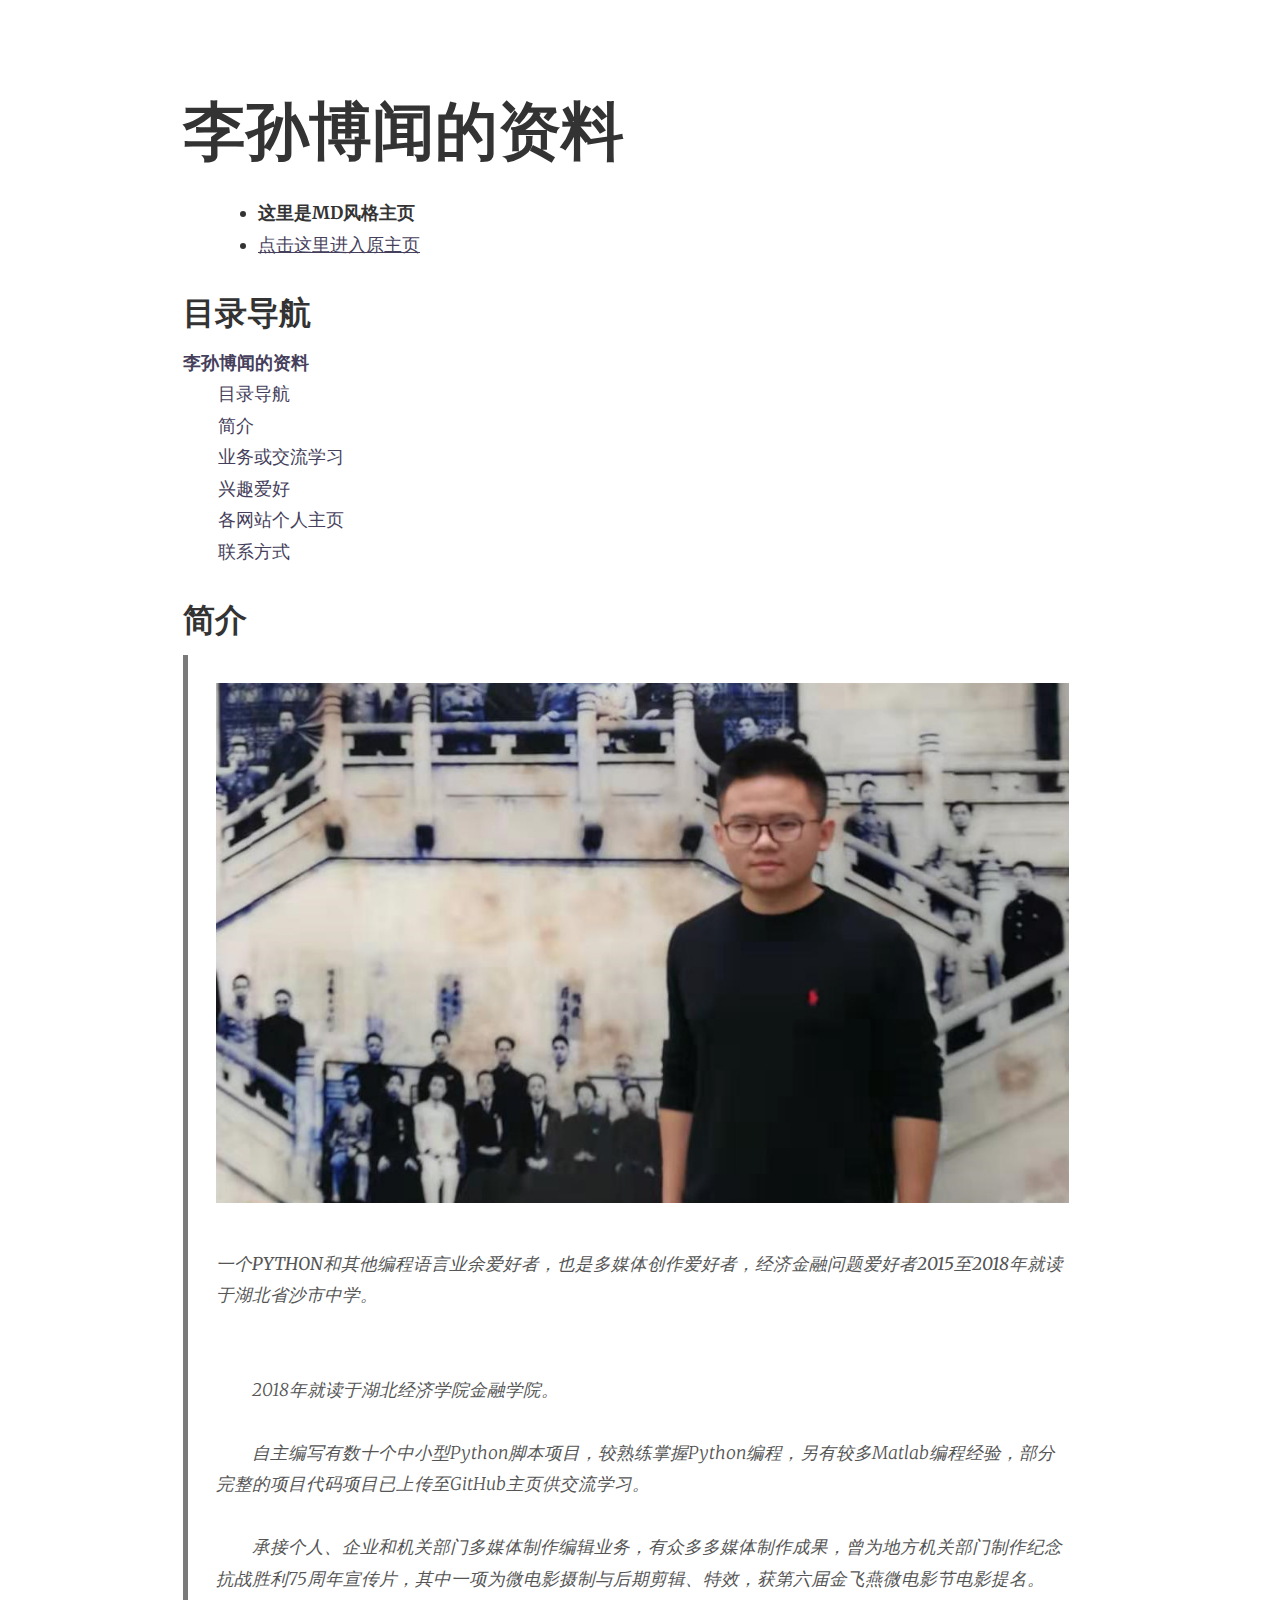
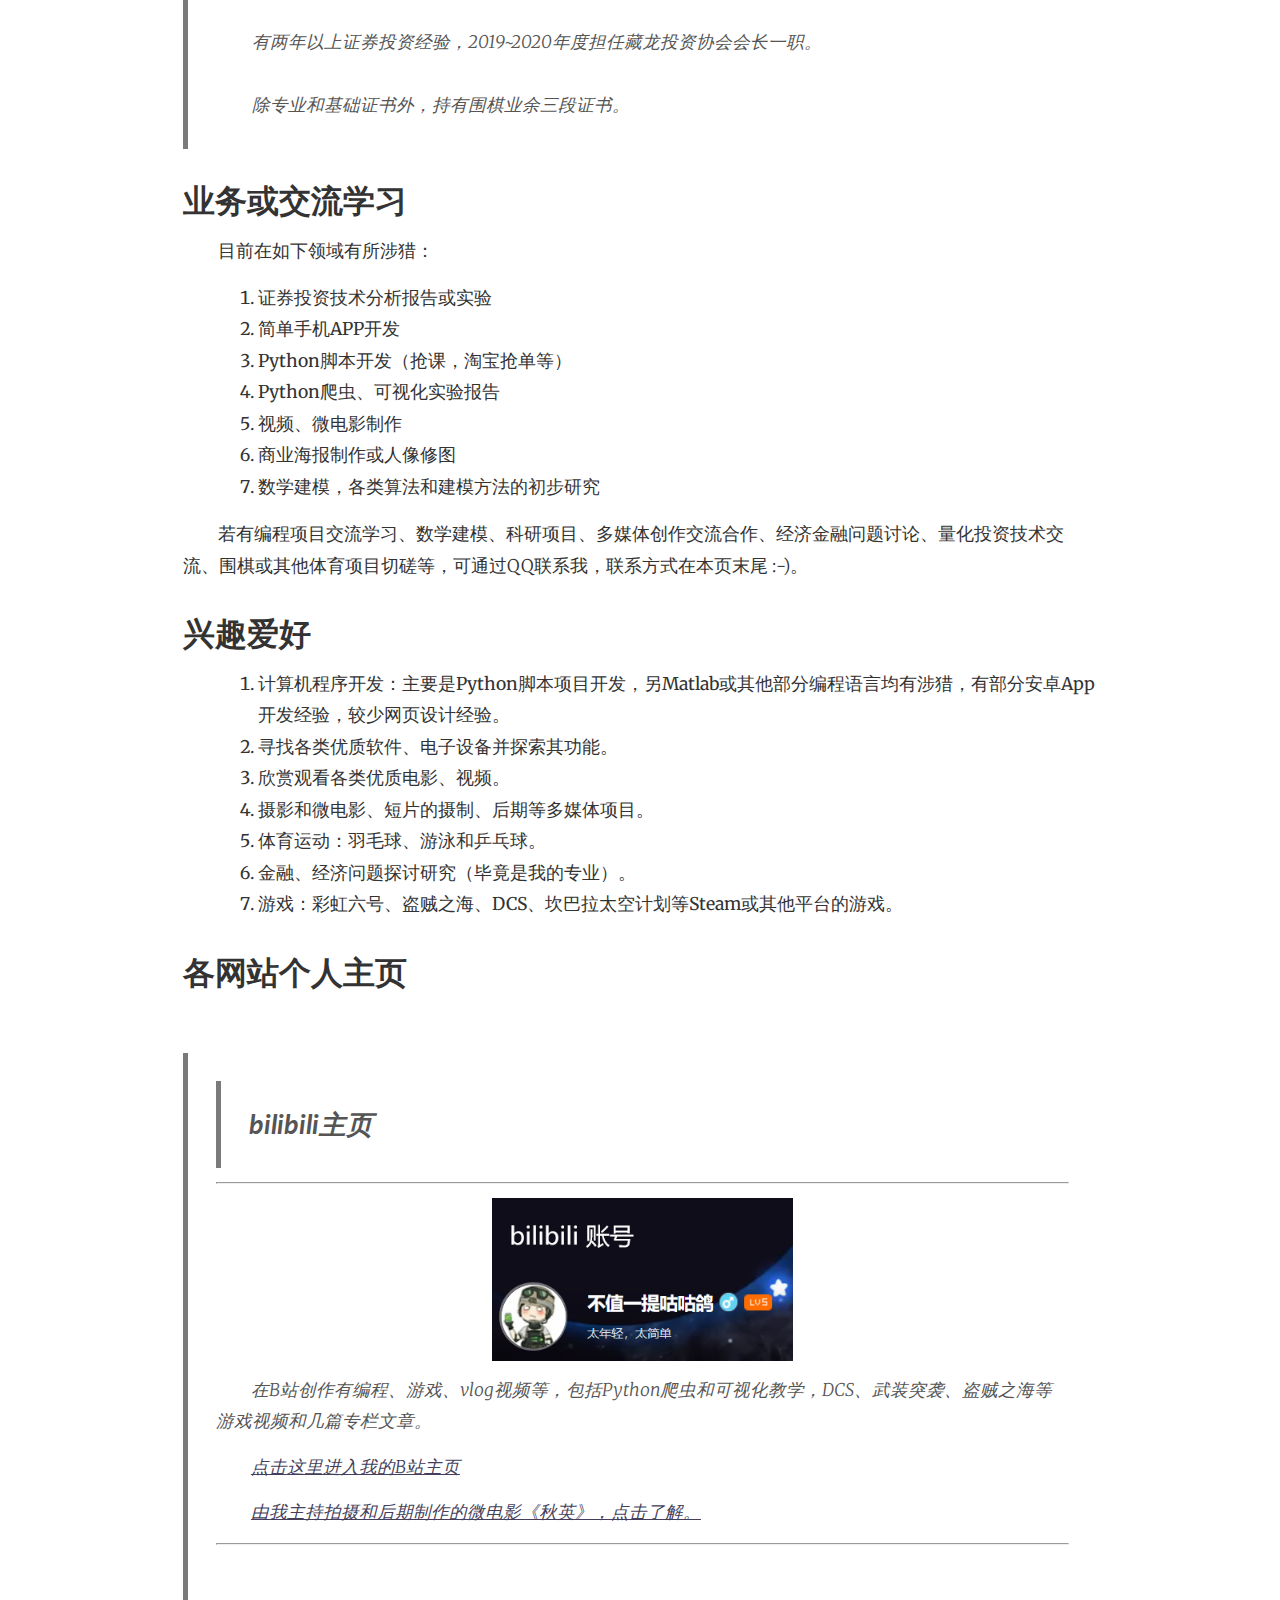
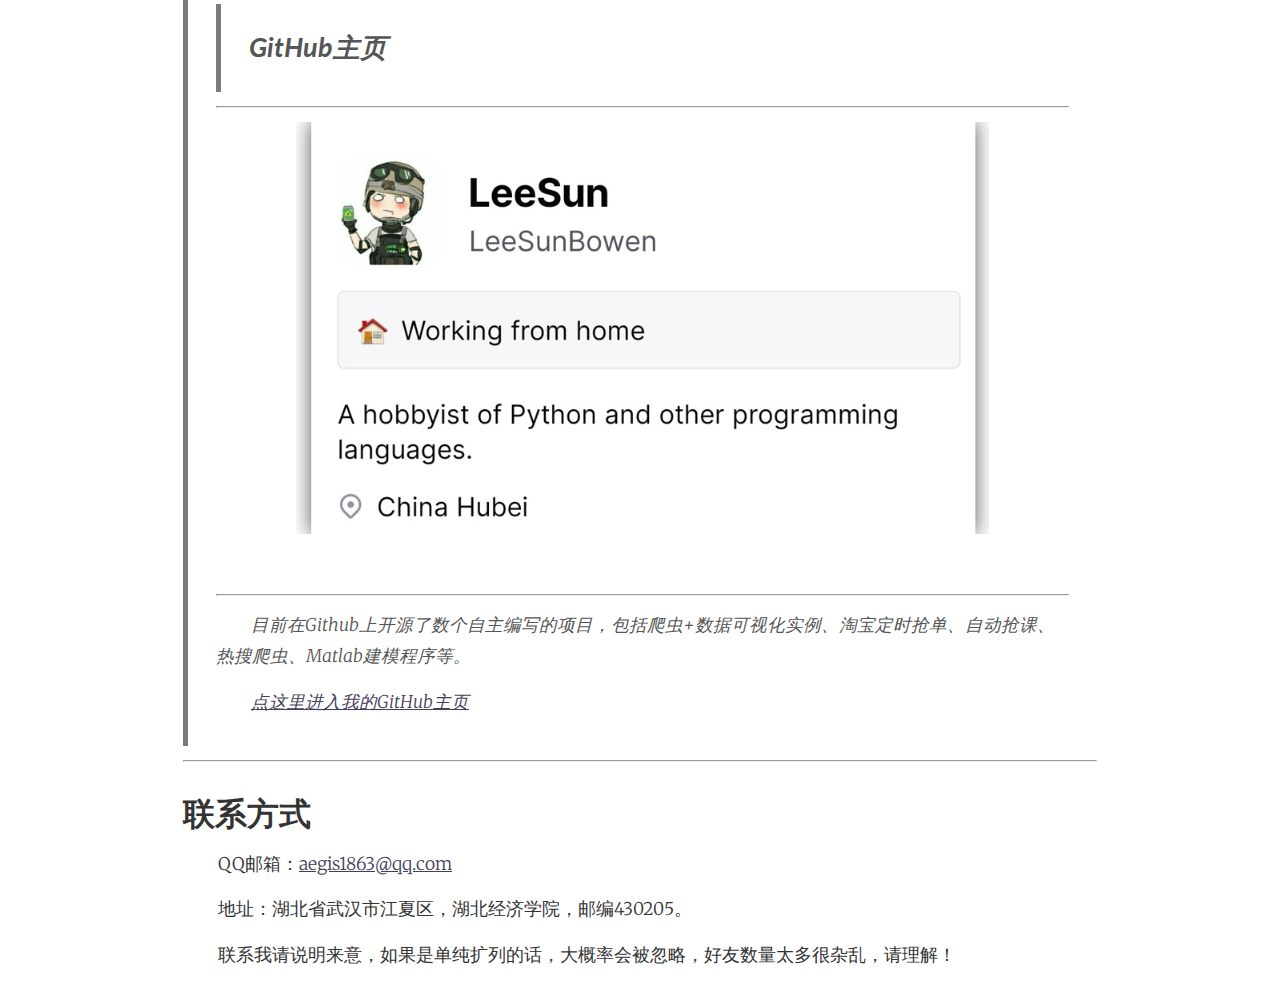
==== md_style_index.html @ 112930e2 "完善" ====
<!doctype html>
<html>
<head>
<meta charset='UTF-8'><meta name='viewport' content='width=device-width initial-scale=1'>
<title>个人主页MD版</title><link href='https://fonts.loli.net/css?family=Merriweather:900,900italic,300,300italic&subset=latin-ext' rel='stylesheet' type='text/css' /><link href='https://fonts.loli.net/css?family=Lato:900,300&subset=latin-ext' rel='stylesheet' type='text/css' /><style type='text/css'>html {overflow-x: initial !important;}:root { --bg-color:#ffffff; --text-color:#333333; --select-text-bg-color:#B5D6FC; --select-text-font-color:auto; --monospace:"Lucida Console",Consolas,"Courier",monospace; }
html { font-size: 14px; background-color: var(--bg-color); color: var(--text-color); font-family: "Helvetica Neue", Helvetica, Arial, sans-serif; -webkit-font-smoothing: antialiased; }
body { margin: 0px; padding: 0px; height: auto; bottom: 0px; top: 0px; left: 0px; right: 0px; font-size: 1rem; line-height: 1.42857; overflow-x: hidden; background: inherit; tab-size: 4; }
iframe { margin: auto; }
a.url { word-break: break-all; }
a:active, a:hover { outline: 0px; }
.in-text-selection, ::selection { text-shadow: none; background: var(--select-text-bg-color); color: var(--select-text-font-color); }
#write { margin: 0px auto; height: auto; width: inherit; word-break: normal; overflow-wrap: break-word; position: relative; white-space: normal; overflow-x: visible; padding-top: 40px; }
#write.first-line-indent p { text-indent: 2em; }
#write.first-line-indent li p, #write.first-line-indent p * { text-indent: 0px; }
#write.first-line-indent li { margin-left: 2em; }
.for-image #write { padding-left: 8px; padding-right: 8px; }
body.typora-export { padding-left: 30px; padding-right: 30px; }
.typora-export .footnote-line, .typora-export li, .typora-export p { white-space: pre-wrap; }
@media screen and (max-width: 500px) {
  body.typora-export { padding-left: 0px; padding-right: 0px; }
  #write { padding-left: 20px; padding-right: 20px; }
  .CodeMirror-sizer { margin-left: 0px !important; }
  .CodeMirror-gutters { display: none !important; }
}
#write li > figure:last-child { margin-bottom: 0.5rem; }
#write ol, #write ul { position: relative; }
img { max-width: 100%; vertical-align: middle; image-orientation: from-image; }
button, input, select, textarea { color: inherit; font: inherit; }
input[type="checkbox"], input[type="radio"] { line-height: normal; padding: 0px; }
*, ::after, ::before { box-sizing: border-box; }
#write h1, #write h2, #write h3, #write h4, #write h5, #write h6, #write p, #write pre { width: inherit; }
#write h1, #write h2, #write h3, #write h4, #write h5, #write h6, #write p { position: relative; }
p { line-height: inherit; }
h1, h2, h3, h4, h5, h6 { break-after: avoid-page; break-inside: avoid; orphans: 4; }
p { orphans: 4; }
h1 { font-size: 2rem; }
h2 { font-size: 1.8rem; }
h3 { font-size: 1.6rem; }
h4 { font-size: 1.4rem; }
h5 { font-size: 1.2rem; }
h6 { font-size: 1rem; }
.md-math-block, .md-rawblock, h1, h2, h3, h4, h5, h6, p { margin-top: 1rem; margin-bottom: 1rem; }
.hidden { display: none; }
.md-blockmeta { color: rgb(204, 204, 204); font-weight: 700; font-style: italic; }
a { cursor: pointer; }
sup.md-footnote { padding: 2px 4px; background-color: rgba(238, 238, 238, 0.7); color: rgb(85, 85, 85); border-radius: 4px; cursor: pointer; }
sup.md-footnote a, sup.md-footnote a:hover { color: inherit; text-transform: inherit; text-decoration: inherit; }
#write input[type="checkbox"] { cursor: pointer; width: inherit; height: inherit; }
figure { overflow-x: auto; margin: 1.2em 0px; max-width: calc(100% + 16px); padding: 0px; }
figure > table { margin: 0px; }
tr { break-inside: avoid; break-after: auto; }
thead { display: table-header-group; }
table { border-collapse: collapse; border-spacing: 0px; width: 100%; overflow: auto; break-inside: auto; text-align: left; }
table.md-table td { min-width: 32px; }
.CodeMirror-gutters { border-right: 0px; background-color: inherit; }
.CodeMirror-linenumber { user-select: none; }
.CodeMirror { text-align: left; }
.CodeMirror-placeholder { opacity: 0.3; }
.CodeMirror pre { padding: 0px 4px; }
.CodeMirror-lines { padding: 0px; }
div.hr:focus { cursor: none; }
#write pre { white-space: pre-wrap; }
#write.fences-no-line-wrapping pre { white-space: pre; }
#write pre.ty-contain-cm { white-space: normal; }
.CodeMirror-gutters { margin-right: 4px; }
.md-fences { font-size: 0.9rem; display: block; break-inside: avoid; text-align: left; overflow: visible; white-space: pre; background: inherit; position: relative !important; }
.md-diagram-panel { width: 100%; margin-top: 10px; text-align: center; padding-top: 0px; padding-bottom: 8px; overflow-x: auto; }
#write .md-fences.mock-cm { white-space: pre-wrap; }
.md-fences.md-fences-with-lineno { padding-left: 0px; }
#write.fences-no-line-wrapping .md-fences.mock-cm { white-space: pre; overflow-x: auto; }
.md-fences.mock-cm.md-fences-with-lineno { padding-left: 8px; }
.CodeMirror-line, twitterwidget { break-inside: avoid; }
.footnotes { opacity: 0.8; font-size: 0.9rem; margin-top: 1em; margin-bottom: 1em; }
.footnotes + .footnotes { margin-top: 0px; }
.md-reset { margin: 0px; padding: 0px; border: 0px; outline: 0px; vertical-align: top; background: 0px 0px; text-decoration: none; text-shadow: none; float: none; position: static; width: auto; height: auto; white-space: nowrap; cursor: inherit; -webkit-tap-highlight-color: transparent; line-height: normal; font-weight: 400; text-align: left; box-sizing: content-box; direction: ltr; }
li div { padding-top: 0px; }
blockquote { margin: 1rem 0px; }
li .mathjax-block, li p { margin: 0.5rem 0px; }
li { margin: 0px; position: relative; }
blockquote > :last-child { margin-bottom: 0px; }
blockquote > :first-child, li > :first-child { margin-top: 0px; }
.footnotes-area { color: rgb(136, 136, 136); margin-top: 0.714rem; padding-bottom: 0.143rem; white-space: normal; }
#write .footnote-line { white-space: pre-wrap; }
@media print {
  body, html { border: 1px solid transparent; height: 99%; break-after: avoid; break-before: avoid; font-variant-ligatures: no-common-ligatures; }
  #write { margin-top: 0px; padding-top: 0px; border-color: transparent !important; }
  .typora-export * { -webkit-print-color-adjust: exact; }
  html.blink-to-pdf { font-size: 13px; }
  .typora-export #write { padding-left: 32px; padding-right: 32px; padding-bottom: 0px; break-after: avoid; }
  .typora-export #write::after { height: 0px; }
  .is-mac table { break-inside: avoid; }
}
.footnote-line { margin-top: 0.714em; font-size: 0.7em; }
a img, img a { cursor: pointer; }
pre.md-meta-block { font-size: 0.8rem; min-height: 0.8rem; white-space: pre-wrap; background: rgb(204, 204, 204); display: block; overflow-x: hidden; }
p > .md-image:only-child:not(.md-img-error) img, p > img:only-child { display: block; margin: auto; }
#write.first-line-indent p > .md-image:only-child:not(.md-img-error) img { left: -2em; position: relative; }
p > .md-image:only-child { display: inline-block; width: 100%; }
#write .MathJax_Display { margin: 0.8em 0px 0px; }
.md-math-block { width: 100%; }
.md-math-block:not(:empty)::after { display: none; }
[contenteditable="true"]:active, [contenteditable="true"]:focus, [contenteditable="false"]:active, [contenteditable="false"]:focus { outline: 0px; box-shadow: none; }
.md-task-list-item { position: relative; list-style-type: none; }
.task-list-item.md-task-list-item { padding-left: 0px; }
.md-task-list-item > input { position: absolute; top: 0px; left: 0px; margin-left: -1.2em; margin-top: calc(1em - 10px); border: none; }
.math { font-size: 1rem; }
.md-toc { min-height: 3.58rem; position: relative; font-size: 0.9rem; border-radius: 10px; }
.md-toc-content { position: relative; margin-left: 0px; }
.md-toc-content::after, .md-toc::after { display: none; }
.md-toc-item { display: block; color: rgb(65, 131, 196); }
.md-toc-item a { text-decoration: none; }
.md-toc-inner:hover { text-decoration: underline; }
.md-toc-inner { display: inline-block; cursor: pointer; }
.md-toc-h1 .md-toc-inner { margin-left: 0px; font-weight: 700; }
.md-toc-h2 .md-toc-inner { margin-left: 2em; }
.md-toc-h3 .md-toc-inner { margin-left: 4em; }
.md-toc-h4 .md-toc-inner { margin-left: 6em; }
.md-toc-h5 .md-toc-inner { margin-left: 8em; }
.md-toc-h6 .md-toc-inner { margin-left: 10em; }
@media screen and (max-width: 48em) {
  .md-toc-h3 .md-toc-inner { margin-left: 3.5em; }
  .md-toc-h4 .md-toc-inner { margin-left: 5em; }
  .md-toc-h5 .md-toc-inner { margin-left: 6.5em; }
  .md-toc-h6 .md-toc-inner { margin-left: 8em; }
}
a.md-toc-inner { font-size: inherit; font-style: inherit; font-weight: inherit; line-height: inherit; }
.footnote-line a:not(.reversefootnote) { color: inherit; }
.md-attr { display: none; }
.md-fn-count::after { content: "."; }
code, pre, samp, tt { font-family: var(--monospace); }
kbd { margin: 0px 0.1em; padding: 0.1em 0.6em; font-size: 0.8em; color: rgb(36, 39, 41); background: rgb(255, 255, 255); border: 1px solid rgb(173, 179, 185); border-radius: 3px; box-shadow: rgba(12, 13, 14, 0.2) 0px 1px 0px, rgb(255, 255, 255) 0px 0px 0px 2px inset; white-space: nowrap; vertical-align: middle; }
.md-comment { color: rgb(162, 127, 3); opacity: 0.8; font-family: var(--monospace); }
code { text-align: left; vertical-align: initial; }
a.md-print-anchor { white-space: pre !important; border-width: initial !important; border-style: none !important; border-color: initial !important; display: inline-block !important; position: absolute !important; width: 1px !important; right: 0px !important; outline: 0px !important; background: 0px 0px !important; text-decoration: initial !important; text-shadow: initial !important; }
.md-inline-math .MathJax_SVG .noError { display: none !important; }
.html-for-mac .inline-math-svg .MathJax_SVG { vertical-align: 0.2px; }
.md-math-block .MathJax_SVG_Display { text-align: center; margin: 0px; position: relative; text-indent: 0px; max-width: none; max-height: none; min-height: 0px; min-width: 100%; width: auto; overflow-y: hidden; display: block !important; }
.MathJax_SVG_Display, .md-inline-math .MathJax_SVG_Display { width: auto; margin: inherit; display: inline-block !important; }
.MathJax_SVG .MJX-monospace { font-family: var(--monospace); }
.MathJax_SVG .MJX-sans-serif { font-family: sans-serif; }
.MathJax_SVG { display: inline; font-style: normal; font-weight: 400; line-height: normal; zoom: 90%; text-indent: 0px; text-align: left; text-transform: none; letter-spacing: normal; word-spacing: normal; overflow-wrap: normal; white-space: nowrap; float: none; direction: ltr; max-width: none; max-height: none; min-width: 0px; min-height: 0px; border: 0px; padding: 0px; margin: 0px; }
.MathJax_SVG * { transition: none 0s ease 0s; }
.MathJax_SVG_Display svg { vertical-align: middle !important; margin-bottom: 0px !important; margin-top: 0px !important; }
.os-windows.monocolor-emoji .md-emoji { font-family: "Segoe UI Symbol", sans-serif; }
.md-diagram-panel > svg { max-width: 100%; }
[lang="flow"] svg, [lang="mermaid"] svg { max-width: 100%; height: auto; }
[lang="mermaid"] .node text { font-size: 1rem; }
table tr th { border-bottom: 0px; }
video { max-width: 100%; display: block; margin: 0px auto; }
iframe { max-width: 100%; width: 100%; border: none; }
.highlight td, .highlight tr { border: 0px; }
svg[id^="mermaidChart"] { line-height: 1em; }
mark { background: rgb(255, 255, 0); color: rgb(0, 0, 0); }
.md-html-inline .md-plain, .md-html-inline strong, mark .md-inline-math, mark strong { color: inherit; }
mark .md-meta { color: rgb(0, 0, 0); opacity: 0.3 !important; }


@include-when-export url(https://fonts.loli.net/css?family=Merriweather:900,900italic,300,300italic&subset=latin-ext);
@include-when-export url(https://fonts.loli.net/css?family=Lato:900,300&subset=latin-ext);

:root {
	--control-text-color: #777;
}

/**
 * forked from pixyll.com
 * MIT license
 */

h1,
.h1,
.f1 {
	font-size: 2rem;
	line-height: 2.5rem;
}
h2,
.h2,
.f2 {
	font-size: 1.5rem;
	line-height: 2rem;
}
h3,
.h3,
.f3 {
	font-size: 1.25rem;
	line-height: 1.5rem;
}
p,
.p,
.f4,
h4,
h5,
h6,
dl,
ol,
ul,
pre[cid],
div[cid],
#typora-source {
	font-size: 1.125rem;
	line-height: 1.5rem;
}

h4 {
	font-size: 1.13rem;
}
/*
 Pixyll
 A simple, beautiful theme for Jekyll that emphasizes content rather than aesthetic fluff.
 Best served with BASSCSS (http://jxnblk.github.io/basscss)
 Crafted with <3 by John Otander (@4lpine) - ©2015 John Otander MIT License http://opensource.org/licenses/MIT

*/

body {
	font-family: "Merriweather", "PT Serif", Georgia, "Times New Roman", "STSong", Serif;
	line-height: 1.5rem;
	font-weight: 400;
}

#write {
	max-width: 914px;
	color: #333;
}

@media only screen and (min-width: 1400px) {
	#write {
		max-width: 1100px;
	}
}

@media only screen and (min-width: 1700px) {
	#write {
		max-width: 1200px;
	}
}

img {
	width: auto;
	max-width: 100%;
}
body {
	font-size: 1.5rem;
	box-sizing: border-box;
	-moz-box-sizing: border-box;
	-webkit-box-sizing: border-box;
}

.ty-table-edit {
	background: #ededed;
}

table {
	width: 100%;
	font-size: 1.125rem;
}
table > thead > tr > th,
table > thead > tr > td,
table > tbody > tr > th,
table > tbody > tr > td,
table > tfoot > tr > th,
table > tfoot > tr > td {
	padding: 12px;
	line-height: 1.2;
	vertical-align: top;
	border-top: 1px solid #333;
}
table > thead > tr > th {
	vertical-align: bottom;
	border-bottom: 2px solid #333;
}
table > caption + thead > tr:first-child > th,
table > caption + thead > tr:first-child > td,
table > colgroup + thead > tr:first-child > th,
table > colgroup + thead > tr:first-child > td,
table > thead:first-child > tr:first-child > th,
table > thead:first-child > tr:first-child > td {
	border-top: 0;
}
table > tbody + tbody {
	border-top: 2px solid #333;
}
p {
	font-weight: 300;
	line-height: 1.5;
}
abbr {
	border-bottom: 1px black dotted;
	cursor: help;
}
pre,
code {
	font-family: Menlo, Monaco, "Courier New", monospace;
}

code,
.md-fences  {
	color: #7a7a7a;
}

.md-fences {
	padding: 1.125em;
	margin-bottom: 0.88em;
	font-size: 1rem;
	border: 1px solid #7a7a7a;
	padding-bottom: 0.5rem;
	padding-top: 0.5rem;
}

blockquote {
	padding: 1.33em;
	font-style: italic;
	border-left: 5px solid #7a7a7a;
	color: #555;
}
blockquote em {
	color: #000;
}
blockquote footer {
	font-size: .85rem;
	font-style: normal;
	background-color: #fff;
	color: #7a7a7a;
	border-color: transparent;
}
h1,
.h1,
h2,
.h2,
h3,
.h3,
h4,
.h4,
h5,
.h5,
h6,
.h6 {
	font-family: "Lato", 'Helvetica Neue', Helvetica, sans-serif;
	font-weight: bold;
	line-height: 1.2;
	margin: 1em 0 0.5em;
}
@media screen and (min-width: 48em) {
	.h1,
	h1 {
		font-size: 3.250rem;
	}
	.h2,
	h2 {
		font-size: 2.298rem;
	}
	.h3,
	h3 {
		font-size: 1.625rem;
	}
	.h4,
	h4 {
		font-size: 1.3rem;
	}
	#write>h4.md-focus:before,
	#write>h5.md-focus:before,
	#write>h6.md-focus:before{
		top: 1px;
	}
	.p,
	p,
	li {
		font-size: 1.25rem;
		line-height: 1.8;
	}
	table {
		font-size: 1.25rem;
	}
}
@media (max-width: 48em) {
	blockquote {
		margin-left: 1rem;
		margin-right: 0;
		padding: 0.5em;
	}
	.h1,
	h1 {
		font-size: 2.827rem;
	}
	.h2,
	h2 {
		font-size: 1.999rem;
	}
	.h3,
	h3 {
		font-size: 1.413rem;
	}
	.h4,
	h4 {
		font-size: 1.3rem;
	}
}
@media screen and (min-width: 64em) {
	.h1,
	h1 {
		font-size: 4.498rem;
	}
	.h2,
	h2 {
		font-size: 2.29rem;
	}
	.h3,
	h3 {
		font-size: 1.9rem;
	}
	.h4,
	h4 {
		font-size: 1.591rem;
	}
	#write>h4.md-focus:before{
		top:4px;
	}
}
a {
	color: #463F5C;
	text-decoration: underline;
}

#write {
	padding-top: 2rem;
}

#write pre.md-meta-block {
	min-height: 35px;
	padding: 0.5em 1em;
	white-space: pre;
	border: 0px;

	border-left: 30px #f8f8f8 solid;
	border-right: 30px #f8f8f8 solid;
	width: 100vw;
	max-width: calc(100% + 60px);

	margin-left: -30px;
	margin-bottom: 2em;
	margin-top: -2010px;
	padding-top: 2000px;
	padding-bottom: 10px;
	line-height: 1.5em;
	color: #7a7a7a;
	background-color: #fafafa;
	font-family: 'Lato', 'Helvetica Neue', Helvetica, sans-serif;
	font-weight: 300;
	clear: both;
	padding-left: 0;
	font-size:1.125rem;
}
.md-image>.md-meta {
	color: #463F5C
}
.footnotes {
	font-size:1.1rem;
}
.md-tag {
	font-family: 'Lato', 'Helvetica Neue', Helvetica, sans-serif;
}
.code-tooltip {
	background: white;
}
.code-tooltip-content {
	font-size: 1.1rem;
}

.task-list{
	padding-left: 0;
}

.md-task-list-item {
	padding-left:34px;
}

.md-task-list-item > input{
	width: 1.25rem;
	height: 1.25rem;
	display: block;
	-webkit-appearance: initial;
	top: -0.2rem;
	margin-left: -1.6em;
	margin-top: calc(1rem - 7px);
	border: none;
}

.md-task-list-item > input:focus{
	outline: none;
	box-shadow: none;
}

.md-task-list-item > input:before{
	border: 1px solid #555;
	border-radius: 1.5rem;
	width: 1.5rem;
	height: 1.5rem;
	background: #fff;
	content: ' ';
	transition: background-color 200ms ease-in-out;
	display: block;
}

.md-task-list-item > input:checked:before,
.md-task-list-item > input[checked]:before{
	background: #333;
	border-width: 2px;
	display:inline-block;
	transition: background-color 200ms ease-in-out;
}

.md-task-list-item > input:checked:after,
.md-task-list-item > input[checked]:after {
	opacity: 1;
}

.md-task-list-item > input:after {
	opacity: 1;
	-webkit-transition: opacity 0.05s ease-in-out;
	-moz-transition: opacity 0.05s ease-in-out;
	transition: opacity 0.05s ease-in-out;
	-webkit-transform: rotate(-45deg);
	-moz-transform: rotate(-45deg);
	transform: rotate(-45deg);
	position: absolute;
	top: 0.4375rem;
	left: 0.28125rem;
	width: 0.9375rem;
	height: 0.5rem;
	border: 3px solid #fff;
	border-top: 0;
	border-right: 0;
	content: ' ';
	opacity: 0;
}

.md-tag {
	color:inherit;
}

.md-toc:focus .md-toc-content{
	margin-top: 19px;
}

#typora-sidebar {
	font-size:1rem !important;
}

.html-for-mac #typora-sidebar {
	background-color:white;
}

.outline-content li, .outline-content ul {
	font-size:1rem !important;
}

.outline-title {
	line-height: inherit;
	margin-top: 10px;
}

.outline-expander {
	width: 18px;
}

.outline-expander:before {
 	content: "+";
	font-family: inherit;
	color: rgb(108, 108, 108); 
  	font-size: 1.5rem;
 	top: 0.1rem;
}

.outline-expander:hover:before {
	content: "+";
}

.outline-item-open>.outline-item>.outline-expander:before{
	content: "-";
}

/** source code mode */
#typora-source {
	font-family: Courier, monospace;
    color: #6A6A6A;
}

.os-windows #typora-source {
	font-family: inherit;
}

.cm-s-typora-default .cm-header, 
.cm-s-typora-default .cm-property,
.CodeMirror.cm-s-typora-default div.CodeMirror-cursor {
	color: #428bca;
}

.cm-s-typora-default .cm-atom, .cm-s-typora-default .cm-number {
	color: #777777;
}

.md-diagram-panel {
	margin-top: 24px;
	margin-left: -1.2em;
}

.md-mathjax-midline {
	background: #fafafa;
}

.enable-diagrams pre.md-fences[lang="sequence"] .code-tooltip,
.enable-diagrams pre.md-fences[lang="flow"] .code-tooltip,
.enable-diagrams pre.md-fences[lang="mermaid"] .code-tooltip {
    bottom: -3.4em;
}

.dropdown-menu .divider {
	border-color: #e5e5e5;
}


</style>
</head>
<body class='typora-export os-windows' >
<div  id='write'  class = ' first-line-indent'><h1><a name="李孙博闻的资料" class="md-header-anchor"></a><span>李孙博闻的资料</span></h1><ul><li><strong><span>这里是MD风格主页</span></strong></li><li><a href="index.html"><span>点击这里进入原主页</span></a></li></ul><h2><a name="目录导航" class="md-header-anchor"></a><span>目录导航</span></h2><div class='md-toc' mdtype='toc'><p class="md-toc-content" role="list"><span role="listitem" class="md-toc-item md-toc-h1" data-ref="n96"><a class="md-toc-inner" href="#李孙博闻的资料">李孙博闻的资料</a></span><span role="listitem" class="md-toc-item md-toc-h2" data-ref="n102"><a class="md-toc-inner" href="#目录导航">目录导航</a></span><span role="listitem" class="md-toc-item md-toc-h2" data-ref="n105"><a class="md-toc-inner" href="#简介">简介</a></span><span role="listitem" class="md-toc-item md-toc-h2" data-ref="n110"><a class="md-toc-inner" href="#业务或交流学习">业务或交流学习</a></span><span role="listitem" class="md-toc-item md-toc-h2" data-ref="n128"><a class="md-toc-inner" href="#兴趣爱好">兴趣爱好</a></span><span role="listitem" class="md-toc-item md-toc-h2" data-ref="n144"><a class="md-toc-inner" href="#各网站个人主页">各网站个人主页</a></span><span role="listitem" class="md-toc-item md-toc-h2" data-ref="n165"><a class="md-toc-inner" href="#联系方式">联系方式</a></span></p></div><h2><a name="简介" class="md-header-anchor"></a><span>简介</span></h2><blockquote><p><img src=".\images\me.jpg" referrerpolicy="no-referrer"></p><p><br><strong><span>一个PYTHON和其他编程语言业余爱好者，也是多媒体创作爱好者，经济金融问题爱好者2015至2018年就读于湖北省沙市中学。</span></strong><br><br><br><span>  2018年就读于湖北经济学院金融学院。</span><br><br><span>  自主编写有数十个中小型Python脚本项目，较熟练掌握Python编程，另有较多Matlab编程经验，部分完整的项目代码项目已上传至GitHub主页供交流学习。</span><br><br><span>  承接个人、企业和机关部门多媒体制作编辑业务，有众多多媒体制作成果，曾为地方机关部门制作纪念抗战胜利75周年宣传片，其中一项为微电影摄制与后期剪辑、特效，获第六届金飞燕微电影节电影提名。</span><br><br><span>  有两年以上证券投资经验，2019~2020年度担任藏龙投资协会会长一职。</span><br><br><span>  除专业和基础证书外，持有围棋业余三段证书。</span></p></blockquote><h2><a name="业务或交流学习" class="md-header-anchor"></a><span>业务或交流学习</span></h2><p><span>目前在如下领域有所涉猎：</span></p><ol start='' ><li><span>证券投资技术分析报告或实验</span></li><li><span>简单手机APP开发</span></li><li><span>Python脚本开发（抢课，淘宝抢单等）</span></li><li><span>Python爬虫、可视化实验报告</span></li><li><span>视频、微电影制作</span></li><li><span>商业海报制作或人像修图</span></li><li><span>数学建模，各类算法和建模方法的初步研究</span></li></ol><p><span>若有编程项目交流学习、数学建模、科研项目、多媒体创作交流合作、经济金融问题讨论、量化投资技术交流、围棋或其他体育项目切磋等，可通过QQ联系我，联系方式在本页末尾 :-)。</span></p><h2><a name="兴趣爱好" class="md-header-anchor"></a><span>兴趣爱好</span></h2><ol start='' ><li><span>计算机程序开发：主要是Python脚本项目开发，另Matlab或其他部分编程语言均有涉猎，有部分安卓App开发经验，较少网页设计经验。</span></li><li><span>寻找各类优质软件、电子设备并探索其功能。</span></li><li><span>欣赏观看各类优质电影、视频。</span></li><li><span>摄影和微电影、短片的摄制、后期等多媒体项目。</span></li><li><span>体育运动：羽毛球、游泳和乒乓球。</span></li><li><span>金融、经济问题探讨研究（毕竟是我的专业）。</span></li><li><span>游戏：彩虹六号、盗贼之海、DCS、坎巴拉太空计划等Steam或其他平台的游戏。</span></li></ol><h2><a name="各网站个人主页" class="md-header-anchor"></a><span>各网站个人主页</span></h2><p>&nbsp;</p><blockquote><blockquote><h3><a name="bilibili主页" class="md-header-anchor"></a><span>bilibili主页</span></h3></blockquote><hr /><p><img src=".\images\pic01.png" alt="BILIBILI" style="zoom: 80%;" /></p><p><span>在B站创作有编程、游戏、vlog视频等，包括Python爬虫和可视化教学，DCS、武装突袭、盗贼之海等游戏视频和几篇专栏文章。</span></p><p><a href="https://space.bilibili.com/7173378" class="button"><span>点击这里进入我的B站主页</span></a></p><p><a href="https://www.bilibili.com/video/BV1nJ411U7Q1?from=search&amp;seid=5244253393602777608" target="_blank"><span>由我主持拍摄和后期制作的微电影《秋英》，点击了解。</span></a></p><hr /><p>&nbsp;</p><blockquote><h3><a name="github主页" class="md-header-anchor"></a><span>GitHub主页</span></h3></blockquote><hr /><p><img src=".\images\pic02.jpg" alt="GitHub" style="zoom: 80%;" /></p><p>&nbsp;</p><hr /><p><span>目前在Github上开源了数个自主编写的项目，包括爬虫+数据可视化实例、淘宝定时抢单、自动抢课、热搜爬虫、Matlab建模程序等。</span></p><p><a href="https://github.com/LeeSunBowen" class="button"><span>点这里进入我的GitHub主页</span></a></p></blockquote><hr /><h2><a name="联系方式" class="md-header-anchor"></a><span>联系方式</span></h2><p><span>QQ邮箱：</span><a href='mailto:aegis1863@qq.com' target='_blank' class='url'>aegis1863@qq.com</a></p><p><span>地址：湖北省武汉市江夏区，湖北经济学院，邮编430205。</span></p><p><span>联系我请说明来意，如果是单纯扩列的话，大概率会被忽略，好友数量太多很杂乱，请理解！</span></p></div>
</body>
</html>
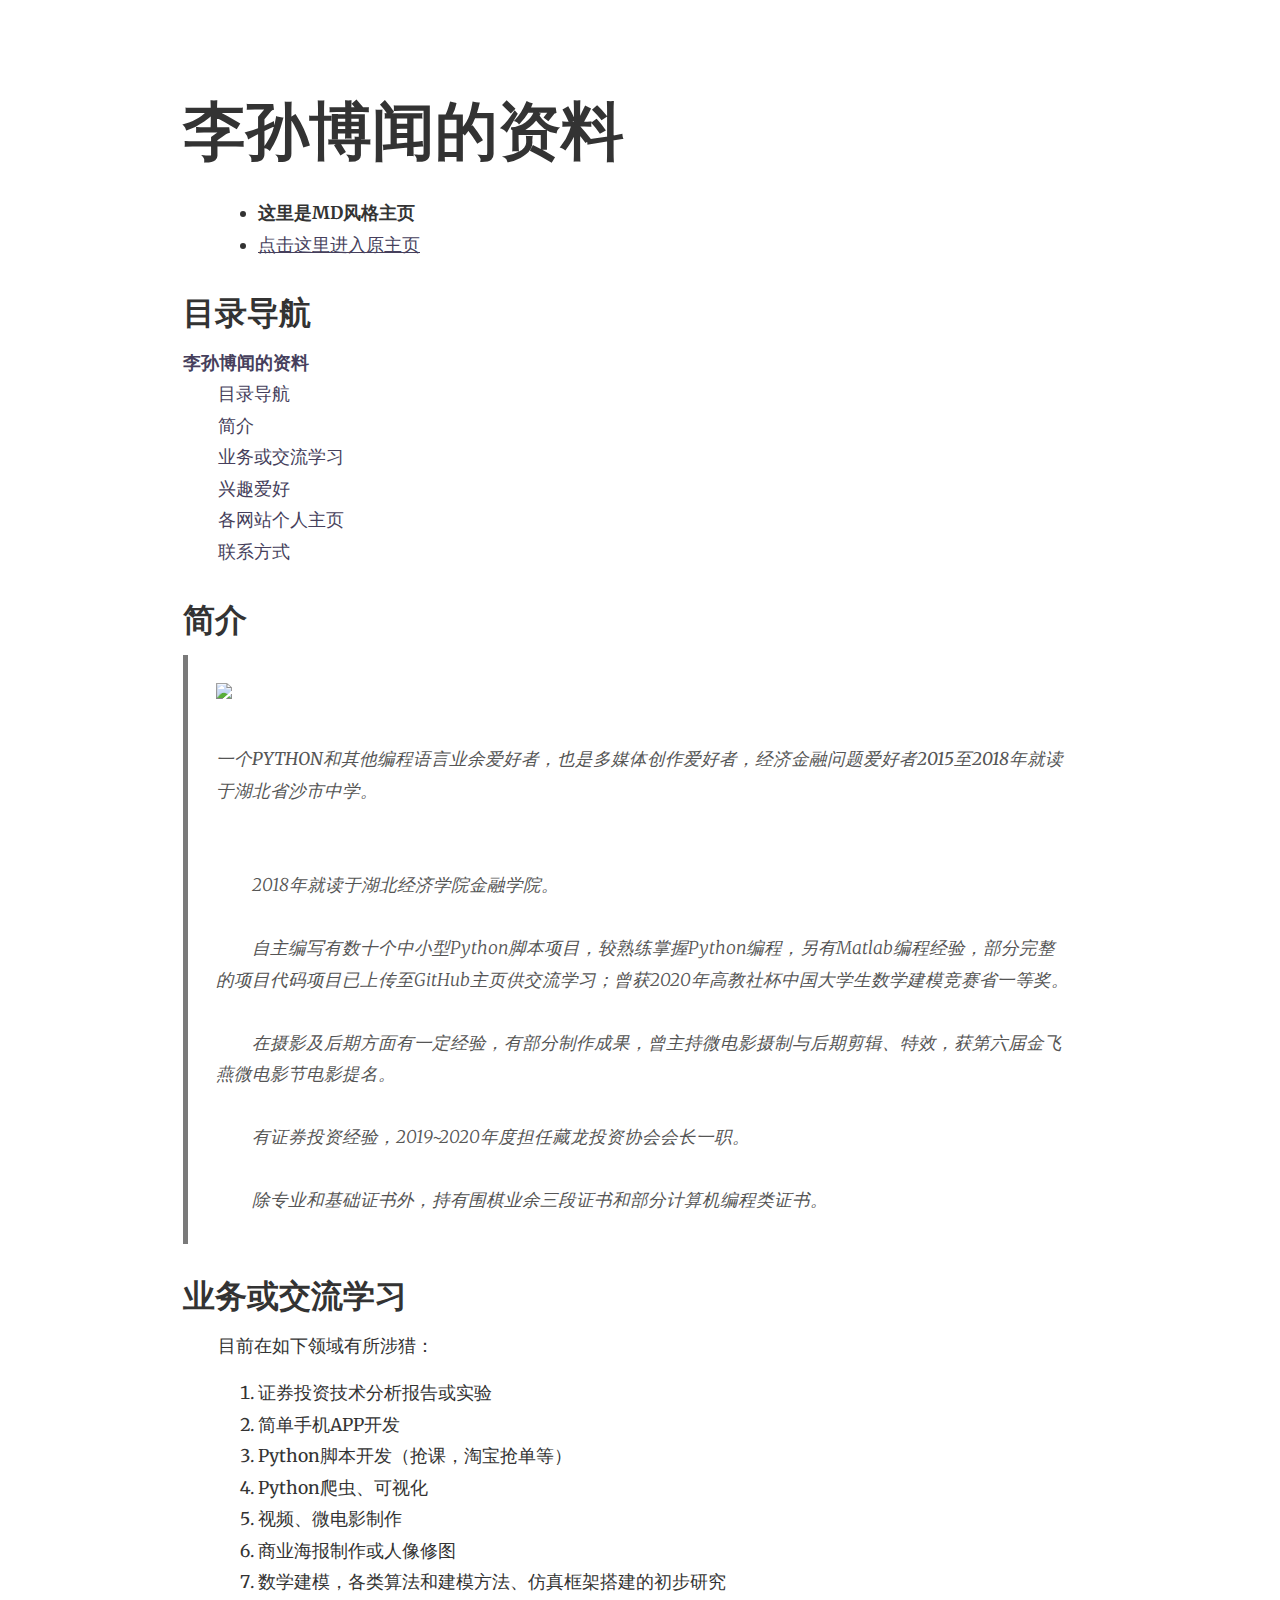
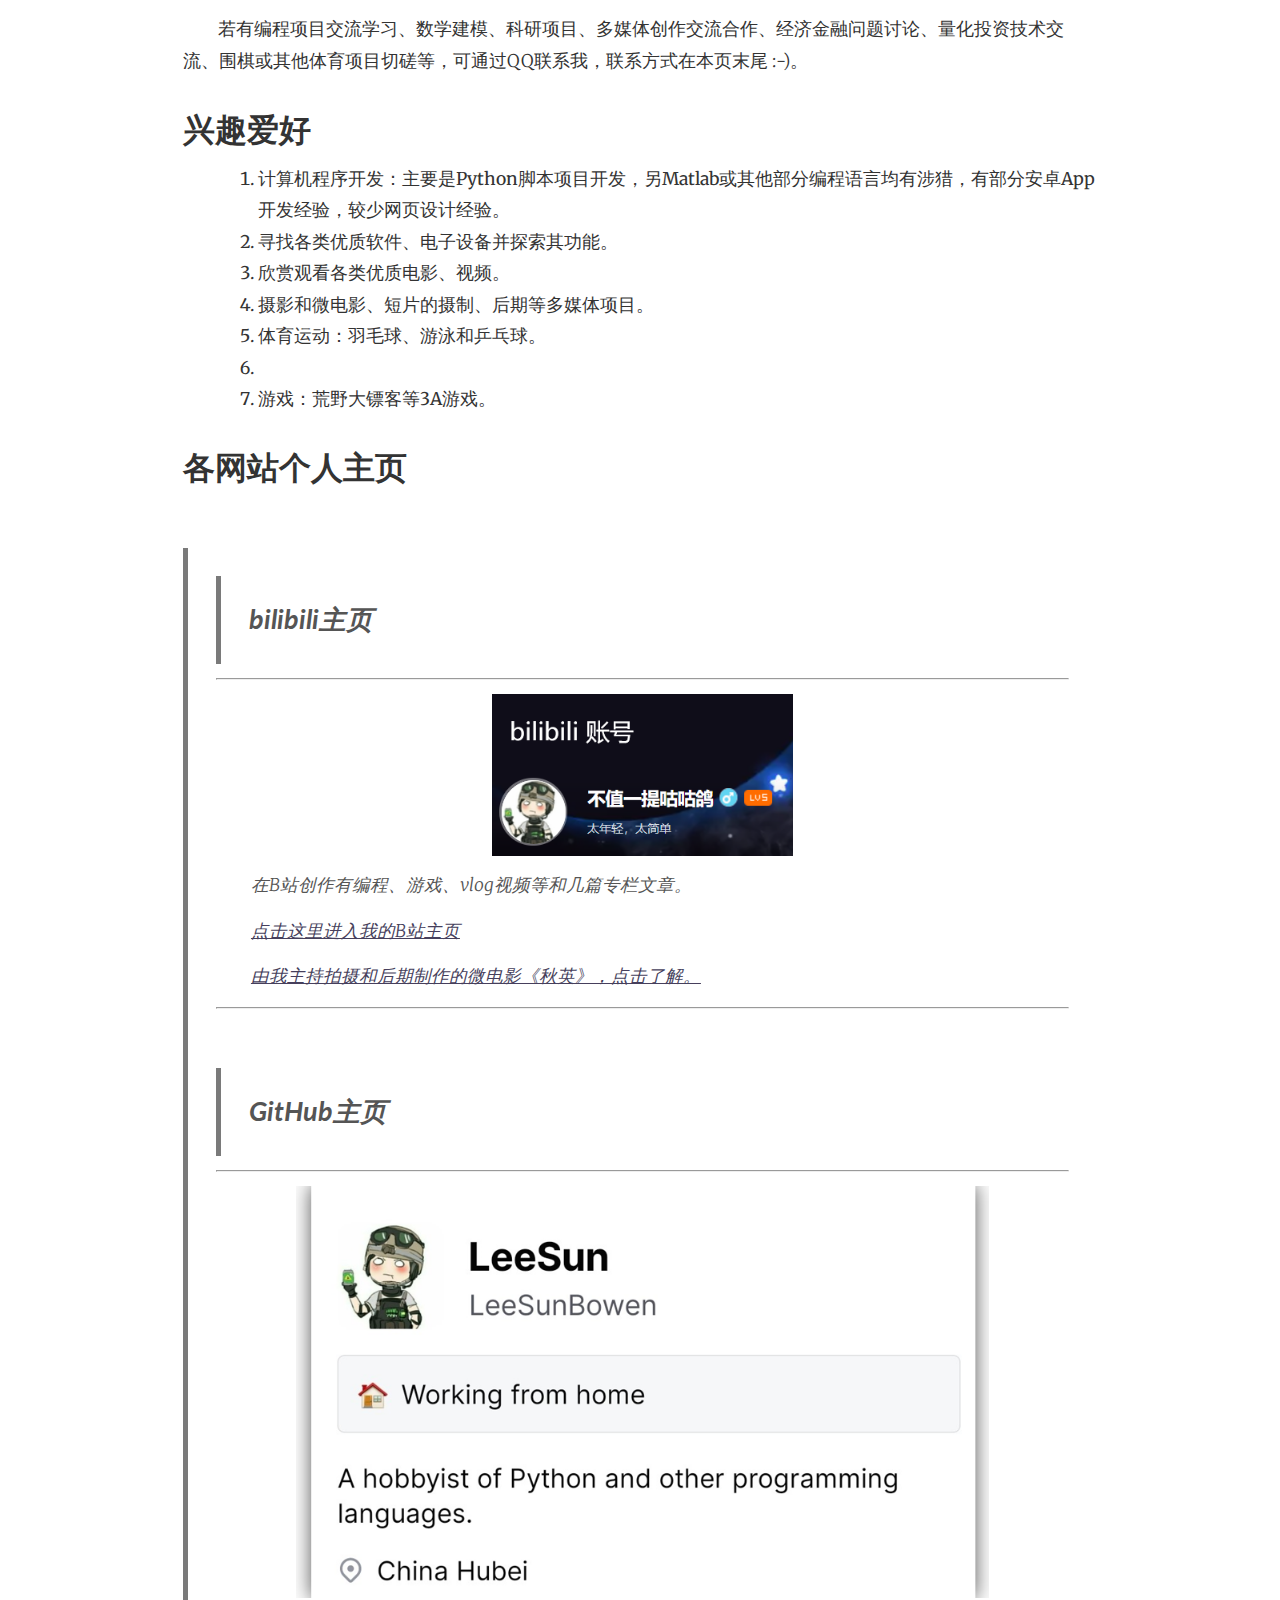
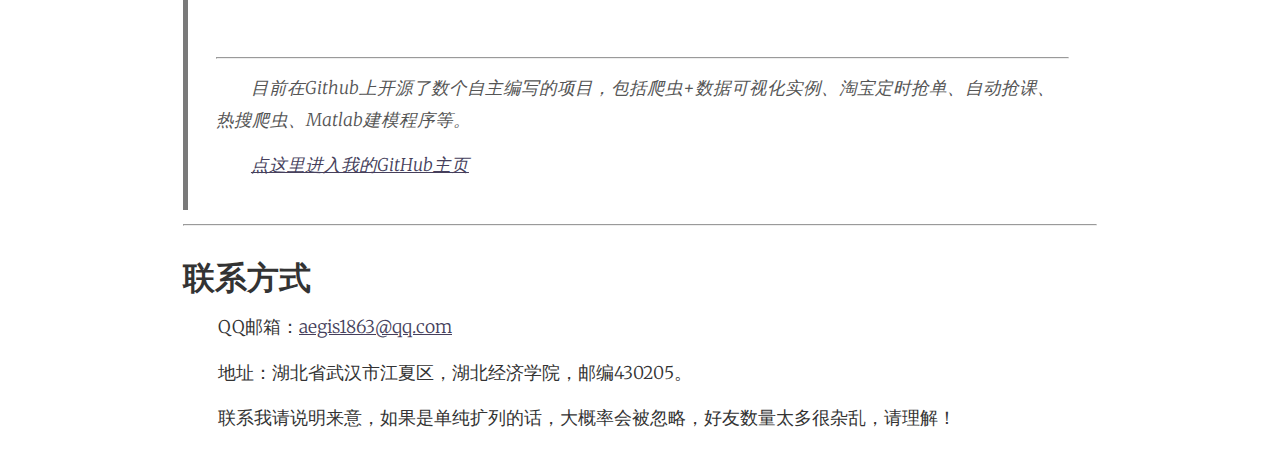
==== commit 57dbf955: "修改内容" ====
--- a/md_style_index.html
+++ b/md_style_index.html
@@ -622,6 +622,6 @@
 </style>
 </head>
 <body class='typora-export os-windows' >
-<div  id='write'  class = ' first-line-indent'><h1><a name="李孙博闻的资料" class="md-header-anchor"></a><span>李孙博闻的资料</span></h1><ul><li><strong><span>这里是MD风格主页</span></strong></li><li><a href="index.html"><span>点击这里进入原主页</span></a></li></ul><h2><a name="目录导航" class="md-header-anchor"></a><span>目录导航</span></h2><div class='md-toc' mdtype='toc'><p class="md-toc-content" role="list"><span role="listitem" class="md-toc-item md-toc-h1" data-ref="n96"><a class="md-toc-inner" href="#李孙博闻的资料">李孙博闻的资料</a></span><span role="listitem" class="md-toc-item md-toc-h2" data-ref="n102"><a class="md-toc-inner" href="#目录导航">目录导航</a></span><span role="listitem" class="md-toc-item md-toc-h2" data-ref="n105"><a class="md-toc-inner" href="#简介">简介</a></span><span role="listitem" class="md-toc-item md-toc-h2" data-ref="n110"><a class="md-toc-inner" href="#业务或交流学习">业务或交流学习</a></span><span role="listitem" class="md-toc-item md-toc-h2" data-ref="n128"><a class="md-toc-inner" href="#兴趣爱好">兴趣爱好</a></span><span role="listitem" class="md-toc-item md-toc-h2" data-ref="n144"><a class="md-toc-inner" href="#各网站个人主页">各网站个人主页</a></span><span role="listitem" class="md-toc-item md-toc-h2" data-ref="n165"><a class="md-toc-inner" href="#联系方式">联系方式</a></span></p></div><h2><a name="简介" class="md-header-anchor"></a><span>简介</span></h2><blockquote><p><img src=".\images\me.jpg" referrerpolicy="no-referrer"></p><p><br><strong><span>一个PYTHON和其他编程语言业余爱好者，也是多媒体创作爱好者，经济金融问题爱好者2015至2018年就读于湖北省沙市中学。</span></strong><br><br><br><span>  2018年就读于湖北经济学院金融学院。</span><br><br><span>  自主编写有数十个中小型Python脚本项目，较熟练掌握Python编程，另有较多Matlab编程经验，部分完整的项目代码项目已上传至GitHub主页供交流学习。</span><br><br><span>  承接个人、企业和机关部门多媒体制作编辑业务，有众多多媒体制作成果，曾为地方机关部门制作纪念抗战胜利75周年宣传片，其中一项为微电影摄制与后期剪辑、特效，获第六届金飞燕微电影节电影提名。</span><br><br><span>  有两年以上证券投资经验，2019~2020年度担任藏龙投资协会会长一职。</span><br><br><span>  除专业和基础证书外，持有围棋业余三段证书。</span></p></blockquote><h2><a name="业务或交流学习" class="md-header-anchor"></a><span>业务或交流学习</span></h2><p><span>目前在如下领域有所涉猎：</span></p><ol start='' ><li><span>证券投资技术分析报告或实验</span></li><li><span>简单手机APP开发</span></li><li><span>Python脚本开发（抢课，淘宝抢单等）</span></li><li><span>Python爬虫、可视化实验报告</span></li><li><span>视频、微电影制作</span></li><li><span>商业海报制作或人像修图</span></li><li><span>数学建模，各类算法和建模方法的初步研究</span></li></ol><p><span>若有编程项目交流学习、数学建模、科研项目、多媒体创作交流合作、经济金融问题讨论、量化投资技术交流、围棋或其他体育项目切磋等，可通过QQ联系我，联系方式在本页末尾 :-)。</span></p><h2><a name="兴趣爱好" class="md-header-anchor"></a><span>兴趣爱好</span></h2><ol start='' ><li><span>计算机程序开发：主要是Python脚本项目开发，另Matlab或其他部分编程语言均有涉猎，有部分安卓App开发经验，较少网页设计经验。</span></li><li><span>寻找各类优质软件、电子设备并探索其功能。</span></li><li><span>欣赏观看各类优质电影、视频。</span></li><li><span>摄影和微电影、短片的摄制、后期等多媒体项目。</span></li><li><span>体育运动：羽毛球、游泳和乒乓球。</span></li><li><span>金融、经济问题探讨研究（毕竟是我的专业）。</span></li><li><span>游戏：彩虹六号、盗贼之海、DCS、坎巴拉太空计划等Steam或其他平台的游戏。</span></li></ol><h2><a name="各网站个人主页" class="md-header-anchor"></a><span>各网站个人主页</span></h2><p>&nbsp;</p><blockquote><blockquote><h3><a name="bilibili主页" class="md-header-anchor"></a><span>bilibili主页</span></h3></blockquote><hr /><p><img src=".\images\pic01.png" alt="BILIBILI" style="zoom: 80%;" /></p><p><span>在B站创作有编程、游戏、vlog视频等，包括Python爬虫和可视化教学，DCS、武装突袭、盗贼之海等游戏视频和几篇专栏文章。</span></p><p><a href="https://space.bilibili.com/7173378" class="button"><span>点击这里进入我的B站主页</span></a></p><p><a href="https://www.bilibili.com/video/BV1nJ411U7Q1?from=search&amp;seid=5244253393602777608" target="_blank"><span>由我主持拍摄和后期制作的微电影《秋英》，点击了解。</span></a></p><hr /><p>&nbsp;</p><blockquote><h3><a name="github主页" class="md-header-anchor"></a><span>GitHub主页</span></h3></blockquote><hr /><p><img src=".\images\pic02.jpg" alt="GitHub" style="zoom: 80%;" /></p><p>&nbsp;</p><hr /><p><span>目前在Github上开源了数个自主编写的项目，包括爬虫+数据可视化实例、淘宝定时抢单、自动抢课、热搜爬虫、Matlab建模程序等。</span></p><p><a href="https://github.com/LeeSunBowen" class="button"><span>点这里进入我的GitHub主页</span></a></p></blockquote><hr /><h2><a name="联系方式" class="md-header-anchor"></a><span>联系方式</span></h2><p><span>QQ邮箱：</span><a href='mailto:aegis1863@qq.com' target='_blank' class='url'>aegis1863@qq.com</a></p><p><span>地址：湖北省武汉市江夏区，湖北经济学院，邮编430205。</span></p><p><span>联系我请说明来意，如果是单纯扩列的话，大概率会被忽略，好友数量太多很杂乱，请理解！</span></p></div>
+<div  id='write'  class = ' first-line-indent'><h1><a name="李孙博闻的资料" class="md-header-anchor"></a><span>李孙博闻的资料</span></h1><ul><li><strong><span>这里是MD风格主页</span></strong></li><li><a href="index.html"><span>点击这里进入原主页</span></a></li></ul><h2><a name="目录导航" class="md-header-anchor"></a><span>目录导航</span></h2><div class='md-toc' mdtype='toc'><p class="md-toc-content" role="list"><span role="listitem" class="md-toc-item md-toc-h1" data-ref="n96"><a class="md-toc-inner" href="#李孙博闻的资料">李孙博闻的资料</a></span><span role="listitem" class="md-toc-item md-toc-h2" data-ref="n102"><a class="md-toc-inner" href="#目录导航">目录导航</a></span><span role="listitem" class="md-toc-item md-toc-h2" data-ref="n105"><a class="md-toc-inner" href="#简介">简介</a></span><span role="listitem" class="md-toc-item md-toc-h2" data-ref="n110"><a class="md-toc-inner" href="#业务或交流学习">业务或交流学习</a></span><span role="listitem" class="md-toc-item md-toc-h2" data-ref="n128"><a class="md-toc-inner" href="#兴趣爱好">兴趣爱好</a></span><span role="listitem" class="md-toc-item md-toc-h2" data-ref="n144"><a class="md-toc-inner" href="#各网站个人主页">各网站个人主页</a></span><span role="listitem" class="md-toc-item md-toc-h2" data-ref="n165"><a class="md-toc-inner" href="#联系方式">联系方式</a></span></p></div><h2><a name="简介" class="md-header-anchor"></a><span>简介</span></h2><blockquote><p><img src=".\images\pic13.png" referrerpolicy="no-referrer"></p><p><br><strong><span>一个PYTHON和其他编程语言业余爱好者，也是多媒体创作爱好者，经济金融问题爱好者2015至2018年就读于湖北省沙市中学。</span></strong><br><br><br><span>  2018年就读于湖北经济学院金融学院。</span><br><br><span>  自主编写有数十个中小型Python脚本项目，较熟练掌握Python编程，另有Matlab编程经验，部分完整的项目代码项目已上传至GitHub主页供交流学习；曾获2020年高教社杯中国大学生数学建模竞赛省一等奖。</span><br><br><span>  在摄影及后期方面有一定经验，有部分制作成果，曾主持微电影摄制与后期剪辑、特效，获第六届金飞燕微电影节电影提名。</span><br><br><span>  有证券投资经验，2019~2020年度担任藏龙投资协会会长一职。</span><br><br><span>  除专业和基础证书外，持有围棋业余三段证书和部分计算机编程类证书。</span></p></blockquote><h2><a name="业务或交流学习" class="md-header-anchor"></a><span>业务或交流学习</span></h2><p><span>目前在如下领域有所涉猎：</span></p><ol start='' ><li><span>证券投资技术分析报告或实验</span></li><li><span>简单手机APP开发</span></li><li><span>Python脚本开发（抢课，淘宝抢单等）</span></li><li><span>Python爬虫、可视化</span></li><li><span>视频、微电影制作</span></li><li><span>商业海报制作或人像修图</span></li><li><span>数学建模，各类算法和建模方法、仿真框架搭建的初步研究</span></li></ol><p><span>若有编程项目交流学习、数学建模、科研项目、多媒体创作交流合作、经济金融问题讨论、量化投资技术交流、围棋或其他体育项目切磋等，可通过QQ联系我，联系方式在本页末尾 :-)。</span></p><h2><a name="兴趣爱好" class="md-header-anchor"></a><span>兴趣爱好</span></h2><ol start='' ><li><span>计算机程序开发：主要是Python脚本项目开发，另Matlab或其他部分编程语言均有涉猎，有部分安卓App开发经验，较少网页设计经验。</span></li><li><span>寻找各类优质软件、电子设备并探索其功能。</span></li><li><span>欣赏观看各类优质电影、视频。</span></li><li><span>摄影和微电影、短片的摄制、后期等多媒体项目。</span></li><li><span>体育运动：羽毛球、游泳和乒乓球。</span></li><li><span></span></li><li><span>游戏：荒野大镖客等3A游戏。</span></li></ol><h2><a name="各网站个人主页" class="md-header-anchor"></a><span>各网站个人主页</span></h2><p>&nbsp;</p><blockquote><blockquote><h3><a name="bilibili主页" class="md-header-anchor"></a><span>bilibili主页</span></h3></blockquote><hr /><p><img src=".\images\pic01.png" alt="BILIBILI" style="zoom: 80%;" /></p><p><span>在B站创作有编程、游戏、vlog视频等和几篇专栏文章。</span></p><p><a href="https://space.bilibili.com/7173378" class="button"><span>点击这里进入我的B站主页</span></a></p><p><a href="https://www.bilibili.com/video/BV1nJ411U7Q1?from=search&amp;seid=5244253393602777608" target="_blank"><span>由我主持拍摄和后期制作的微电影《秋英》，点击了解。</span></a></p><hr /><p>&nbsp;</p><blockquote><h3><a name="github主页" class="md-header-anchor"></a><span>GitHub主页</span></h3></blockquote><hr /><p><img src=".\images\pic02.jpg" alt="GitHub" style="zoom: 80%;" /></p><p>&nbsp;</p><hr /><p><span>目前在Github上开源了数个自主编写的项目，包括爬虫+数据可视化实例、淘宝定时抢单、自动抢课、热搜爬虫、Matlab建模程序等。</span></p><p><a href="https://github.com/LeeSunBowen" class="button"><span>点这里进入我的GitHub主页</span></a></p></blockquote><hr /><h2><a name="联系方式" class="md-header-anchor"></a><span>联系方式</span></h2><p><span>QQ邮箱：</span><a href='mailto:aegis1863@qq.com' target='_blank' class='url'>aegis1863@qq.com</a></p><p><span>地址：湖北省武汉市江夏区，湖北经济学院，邮编430205。</span></p><p><span>联系我请说明来意，如果是单纯扩列的话，大概率会被忽略，好友数量太多很杂乱，请理解！</span></p></div>
 </body>
 </html>